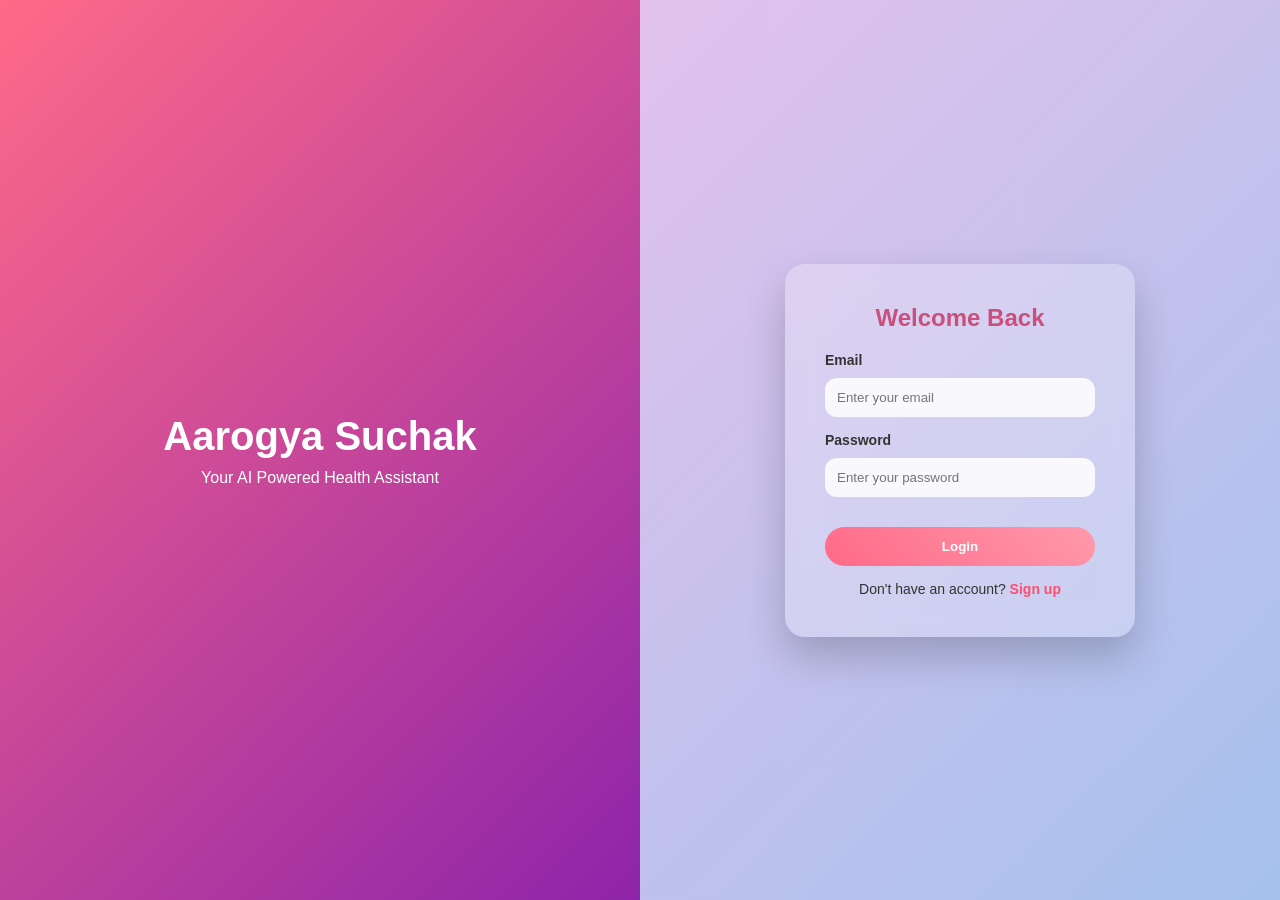
==== login.html @ 131de775 "Add files via upload" ====
<!DOCTYPE html>
<html lang="en">
<head>
<meta charset="UTF-8">
<meta name="viewport" content="width=device-width, initial-scale=1.0">
<title>Login - Aarogya Suchak</title>
<link rel="stylesheet" href="style.css">
</head>

<body>

<div class="login-container">

  <!-- LEFT SIDE -->
  <div class="login-left">
    <h1>Aarogya Suchak</h1>
    <p>Your AI Powered Health Assistant</p>
  </div>

  <!-- RIGHT SIDE -->
  <div class="login-right">

    <div class="login-card">

      <h2>Welcome Back</h2>

      <div class="form-group">
        <label>Email</label>
        <input type="email" id="loginEmail" placeholder="Enter your email">
      </div>

      <div class="form-group">
        <label>Password</label>
        <input type="password" id="loginPassword" placeholder="Enter your password">
      </div>

      <button class="login-btn" onclick="loginUser()">Login</button>

      <p class="signup-text">
        Don't have an account? <a href="signup.html">Sign up</a>
      </p>

    </div>

  </div>

</div>

<script src="script.js"></script>

</body>
</html>
---- style.css ----
/* RESET */
*{
  margin:0;
  padding:0;
  box-sizing:border-box;
  font-family: 'Poppins', sans-serif;
}
/* body {
    margin: 0;
    font-family: 'Poppins', sans-serif;

    background: url('https://images.unsplash.com/photo-1505751172876-fa1923c5c528') no-repeat center center/cover;
} */
html{
  scroll-behavior:smooth;
}

/* BODY */
body{
  background: linear-gradient(135deg, #fbc2eb, #a6c1ee);
  min-height:100vh;
  color:#333;
}

/* NAVBAR */
.navbar{
  display:flex;
  justify-content:space-between;
  align-items:center;
  padding:15px 40px;
  background: rgba(255,255,255,0.2);
  backdrop-filter: blur(12px);
  box-shadow:0 4px 20px rgba(0,0,0,0.1);
  position: sticky;
  top:0;
  z-index:1000;
}

.logo{
  font-size:22px;
  font-weight:700;
  display:flex;
  align-items:center;
  gap:10px;
}

.logo img{
  width:35px;
}

.nav-links{
  display:flex;
  gap:25px;
  list-style:none;
}

.nav-links a{
  text-decoration:none;
  font-weight:500;
  transition:0.3s;
}

.nav-links a:hover{
  color:#ff4d6d;
}

.nav-links .active{
  color:#ff4d6d;
  font-weight:bold;
}

/* HERO */
.hero{
  padding:80px 20px;
  display:flex;
  justify-content:center;
}

.hero-content{
  display:flex;
  align-items:center;
  justify-content:space-between;
  gap:60px;
  max-width:1200px;
  width:100%;

  background: rgba(255,255,255,0.25);
  backdrop-filter: blur(15px);
  border-radius:25px;
  padding:50px;
  box-shadow:0 20px 50px rgba(0,0,0,0.15);
}

.hero-text{
  flex:1;
}

.hero-text h1{
  font-size:44px;
  color:#C94F7C;
  line-height:1.2;
}

.hero-text p{
  margin:20px 0;
  font-size:16px;
  color:#555;
}

.hero-image{
  flex:1;
  text-align:center;
}

.hero-image img{
  width:320px;
  border-radius:20px;
  box-shadow:0 15px 40px rgba(0,0,0,0.2);
  animation:float 3s ease-in-out infinite;
}

@keyframes float{
  0%{transform:translateY(0);}
  50%{transform:translateY(-12px);}
  100%{transform:translateY(0);}
}

/* BUTTON */
.btn{
  padding:14px 35px;
  border:none;
  border-radius:40px;
  background:linear-gradient(45deg,#ff6a88,#ff99ac);
  color:white;
  font-weight:600;
  cursor:pointer;
  transition:0.3s;
  box-shadow:0 8px 20px rgba(255,105,135,0.4);
}

.btn:hover{
  transform:scale(1.05);
  box-shadow:0 12px 30px rgba(255,105,135,0.5);
}

/* STATS */
.stats{
  display:flex;
  justify-content:center;
  gap:40px;
  margin:60px 0;
}

.stat-box{
  background: rgba(255,255,255,0.25);
  backdrop-filter: blur(10px);
  padding:25px 35px;
  border-radius:20px;
  text-align:center;
  box-shadow:0 10px 25px rgba(0,0,0,0.1);
}

.stat-box h2{
  color:#ff4d6d;
  font-size:28px;
}

/* FEATURES */
.features{
  padding:80px 20px;
  text-align:center;
}

.features h2{
  color:#C94F7C;
  margin-bottom:40px;
}

.feature-container{
  display:flex;
  justify-content:center;
  gap:30px;
  flex-wrap:wrap;
}

.card{
  padding:25px;
  width:260px;
  border-radius:20px;
  color:white;
  box-shadow:0 10px 30px rgba(0,0,0,0.15);
  transition:0.3s;
}

.card:hover{
  transform:translateY(-10px);
}

.pink{ background:#C94F7C; }
.purple{ background:#8E24AA; }
.green{ background:#26A69A; }

/* STEPS */
.steps{
  padding:80px 20px;
  text-align:center;
}

.steps h2{
  color:#C94F7C;
  margin-bottom:50px;
}

.steps-container{
  display:flex;
  justify-content:center;
  gap:30px;
  flex-wrap:wrap;
}

.step{
  background:white;
  padding:25px;
  width:260px;
  border-radius:20px;
  box-shadow:0 10px 25px rgba(0,0,0,0.1);
  transition:0.3s;
}

.step:hover{
  transform:translateY(-8px);
}

/* WHY */
.why{
  padding:80px 20px;
  text-align:center;
}

.why h2{
  color:#C94F7C;
  margin-bottom:30px;
}

/* CTA */
.cta{
  text-align:center;
  padding:80px 20px;
}

.cta h2{
  margin-bottom:20px;
}

/* FOOTER */
.footer{
  text-align:center;
  padding:20px;
  background: rgba(0,0,0,0.1);
  margin-top:40px;
}

/* ================= ABOUT PAGE ONLY ================= */

.about-hero{
  text-align:center;
  padding:70px 20px;
}

.about-hero h1{
  font-size:38px;
  color:#C94F7C;
  margin-bottom:10px;
}

.about-hero p{
  max-width:700px;
  margin:auto;
  line-height:1.6;
}

.about-section{
  text-align:center;
  padding:60px 20px;
}

.about-section h2{
  font-size:28px;
  margin-bottom:20px;
  color:#C94F7C;
}

.about-section p{
  max-width:750px;
  margin:auto;
  line-height:1.7;
}

/* tech stack */
.tech-container{
  display:flex;
  justify-content:center;
  flex-wrap:wrap;
  gap:15px;
  margin-top:20px;
}

.tech-container span{
  background: rgba(255,255,255,0.3);
  padding:10px 18px;
  border-radius:20px;
  font-size:14px;
  backdrop-filter: blur(10px);
}

/* ================= RESPONSIVE ================= */

@media(max-width:900px){

  .hero-content{
    flex-direction:column;
    text-align:center;
  }

  .hero-image img{
    width:250px;
  }

  .stats{
    flex-direction:column;
    align-items:center;
  }

  .steps-container{
    flex-direction:column;
    align-items:center;
  }

}

/* ================= PREMIUM ABOUT PAGE ================= */

.about-hero{
  text-align:center;
  padding:90px 20px;
}

.about-hero h1{
  font-size:42px;
  font-weight:700;
  background: linear-gradient(90deg,#ff4d6d,#8E24AA);
  -webkit-background-clip: text;
  -webkit-text-fill-color: transparent;
  margin-bottom:15px;
}

.about-hero p{
  max-width:750px;
  margin:auto;
  font-size:17px;
  line-height:1.7;
  color:#555;
}

/* SECTION */
.about-section{
  padding:70px 20px;
  text-align:center;
}

.about-section h2{
  font-size:30px;
  color:#C94F7C;
  margin-bottom:20px;
  position:relative;
}

.about-section h2::after{
  content:'';
  width:60px;
  height:3px;
  background:#ff4d6d;
  display:block;
  margin:10px auto;
  border-radius:10px;
}

.about-section p{
  max-width:750px;
  margin:auto;
  font-size:16px;
  line-height:1.7;
  color:#444;
}

/* PREMIUM CARDS */
.feature-container{
  margin-top:40px;
  display:flex;
  justify-content:center;
  gap:30px;
  flex-wrap:wrap;
}

.card{
  width:270px;
  padding:30px;
  border-radius:20px;
  color:white;
  backdrop-filter: blur(15px);
  box-shadow:0 15px 40px rgba(0,0,0,0.2);
  transition: all 0.3s ease;
  position:relative;
  overflow:hidden;
}

.card::before{
  content:'';
  position:absolute;
  top:0;
  left:-100%;
  width:100%;
  height:100%;
  background: rgba(255,255,255,0.2);
  transition:0.4s;
}

.card:hover::before{
  left:100%;
}

.card:hover{
  transform: translateY(-12px) scale(1.03);
  box-shadow:0 25px 60px rgba(0,0,0,0.3);
}

/* COLORS */
.pink{ background: linear-gradient(135deg,#ff6a88,#ff99ac); }
.purple{ background: linear-gradient(135deg,#8E24AA,#BA68C8); }
.green{ background: linear-gradient(135deg,#26A69A,#66BB6A); }

/* TECH STACK */
.tech-container{
  margin-top:25px;
  display:flex;
  justify-content:center;
  flex-wrap:wrap;
  gap:15px;
}

.tech-container span{
  padding:10px 18px;
  border-radius:20px;
  background: rgba(255,255,255,0.3);
  backdrop-filter: blur(10px);
  font-size:14px;
  transition:0.3s;
}

.tech-container span:hover{
  background:#ff4d6d;
  color:white;
  transform:scale(1.1);
}

/* GOAL */
.about-section:last-child{
  padding-bottom:100px;
}

.about-section:last-child p{
  font-size:17px;
  font-weight:500;
}

/* RESPONSIVE */
@media(max-width:768px){

  .about-hero h1{
    font-size:32px;
  }

  .card{
    width:90%;
  }

}
/* ===== PREMIUM HERO BOX ===== */

.premium-hero{
  display:flex;
  justify-content:center;
  padding:100px 20px;
}

.hero-box{
  max-width:900px;
  text-align:center;
  padding:60px;

  background: rgba(255,255,255,0.25);
  backdrop-filter: blur(18px);
  border-radius:30px;

  box-shadow:0 25px 60px rgba(0,0,0,0.2);
  animation: fadeUp 1s ease;
}

.hero-box h1{
  font-size:42px;
  font-weight:700;

  background: linear-gradient(90deg,#ff4d6d,#8E24AA);
  -webkit-background-clip:text;
  -webkit-text-fill-color:transparent;

  margin-bottom:20px;
}

.hero-box p{
  font-size:17px;
  color:#555;
  line-height:1.7;
}


/* ===== ABOUT CONTENT BOX ===== */

.premium-section{
  display:flex;
  justify-content:center;
  padding:80px 20px;
}

.about-box{
  max-width:900px;
  text-align:center;
  padding:50px;

  background: rgba(255,255,255,0.2);
  backdrop-filter: blur(15px);
  border-radius:25px;

  box-shadow:0 20px 50px rgba(0,0,0,0.15);
  transition:0.3s;
}

.about-box:hover{
  transform:translateY(-8px);
}

.about-box h2{
  font-size:30px;
  color:#C94F7C;
  margin-bottom:15px;
  position:relative;
}

.about-box h2::after{
  content:'';
  width:60px;
  height:3px;
  background:#ff4d6d;
  display:block;
  margin:10px auto;
  border-radius:10px;
}

.about-box p{
  font-size:16px;
  color:#444;
  line-height:1.7;
}


/* ===== ANIMATION ===== */

@keyframes fadeUp{
  from{
    opacity:0;
    transform:translateY(30px);
  }
  to{
    opacity:1;
    transform:translateY(0);
  }
}

/* ===== LOGIN PAGE ===== */

.login-wrapper{
  height:100vh;
  display:flex;
  justify-content:center;
  align-items:center;
  padding:20px;
}

/* CARD */
.login-card{
  width:380px;
  padding:40px;
  border-radius:25px;

  background: rgba(255,255,255,0.25);
  backdrop-filter: blur(20px);

  box-shadow:0 20px 50px rgba(0,0,0,0.2);

  text-align:center;
  animation:fadeUp 0.8s ease;
}

/* HEADER */
.login-header img{
  width:70px;
  margin-bottom:10px;
}

.login-header h2{
  color:#C94F7C;
  margin-bottom:5px;
}

.login-header p{
  font-size:14px;
  color:#666;
  margin-bottom:20px;
}

/* INPUTS */
.form-group{
  text-align:left;
  margin-bottom:15px;
}

.form-group label{
  font-size:14px;
}

.form-group input{
  width:100%;
  padding:10px;
  margin-top:5px;
  border:none;
  border-radius:10px;
  outline:none;
}

/* BUTTON */
.login-btn{
  width:100%;
  margin-top:15px;
  padding:12px;
  border:none;
  border-radius:30px;
  background:linear-gradient(45deg,#ff6a88,#ff99ac);
  color:white;
  font-weight:600;
  cursor:pointer;
  transition:0.3s;
}

.login-btn:hover{
  transform:scale(1.05);
}

/* SIGNUP */
.signup-text{
  margin-top:15px;
  font-size:14px;
}

.signup-text a{
  color:#ff4d6d;
  font-weight:600;
  text-decoration:none;
}

/* ===== LOGIN PAGE PREMIUM ===== */

.login-container{
  display:flex;
  height:100vh;
}

/* LEFT SIDE */
.login-left{
  flex:1;
  display:flex;
  flex-direction:column;
  justify-content:center;
  align-items:center;
  color:white;
  background: linear-gradient(135deg,#ff6a88,#8E24AA);
}

.login-left h1{
  font-size:40px;
}

.login-left p{
  margin-top:10px;
}

/* RIGHT SIDE */
.login-right{
  flex:1;
  display:flex;
  justify-content:center;
  align-items:center;
}

/* CARD */
.login-card{
  width:350px;
  padding:40px;
  border-radius:20px;

  background: rgba(255,255,255,0.25);
  backdrop-filter: blur(15px);

  box-shadow:0 20px 40px rgba(0,0,0,0.2);
}

.login-card h2{
  text-align:center;
  margin-bottom:20px;
  color:#C94F7C;
}

/* INPUT */
.form-group{
  margin-bottom:15px;
}

.form-group input{
  width:100%;
  padding:10px;
  border:none;
  border-radius:10px;
  margin-top:5px;
}

/* BUTTON */
.login-btn{
  width:100%;
  padding:12px;
  border:none;
  border-radius:30px;
  background:linear-gradient(45deg,#ff6a88,#ff99ac);
  color:white;
  font-weight:bold;
  cursor:pointer;
  transition:0.3s;
}

.login-btn:hover{
  transform:scale(1.05);
}

/* TEXT */
.signup-text{
  margin-top:15px;
  text-align:center;
}

.signup-text a{
  color:#ff4d6d;
  font-weight:bold;
}

/* RESPONSIVE */
@media(max-width:768px){
  .login-container{
    flex-direction:column;
  }
}


/* ===== SIGNUP PAGE ===== */

.signup-container{
  display:flex;
  height:100vh;
}

/* LEFT */
.signup-left{
  flex:1;
  display:flex;
  flex-direction:column;
  justify-content:center;
  align-items:center;
  color:white;
  background: linear-gradient(135deg,#8E24AA,#ff6a88);
}

.signup-left h1{
  font-size:38px;
}

.signup-left p{
  margin-top:10px;
}

/* RIGHT */
.signup-right{
  flex:1;
  display:flex;
  justify-content:center;
  align-items:center;
}

/* CARD */
.signup-card{
  width:350px;
  padding:40px;
  border-radius:20px;

  background: rgba(255,255,255,0.25);
  backdrop-filter: blur(15px);

  box-shadow:0 20px 40px rgba(0,0,0,0.2);
}

.signup-card h2{
  text-align:center;
  margin-bottom:20px;
  color:#C94F7C;
}

/* BUTTON */
.signup-btn{
  width:100%;
  padding:12px;
  border:none;
  border-radius:30px;
  background:linear-gradient(45deg,#ff6a88,#ff99ac);
  color:white;
  font-weight:bold;
  cursor:pointer;
  transition:0.3s;
}

.signup-btn:hover{
  transform:scale(1.05);
}

/* TEXT */
.login-text{
  margin-top:15px;
  text-align:center;
}

.login-text a{
  color:#ff4d6d;
  font-weight:bold;
}

/* RESPONSIVE */
@media(max-width:768px){
  .signup-container{
    flex-direction:column;
  }
}

/* ===== ASSESSMENT PAGE ===== */

.assessment-page{
  display:flex;
  height:100vh;
}

.assessment-left{
  flex:1;
  background: linear-gradient(135deg,#ff6a88,#8E24AA);
  color:white;
  display:flex;
  flex-direction:column;
  justify-content:center;
  align-items:center;
}

.assessment-left h1{
  font-size:40px;
}

.assessment-right{
  flex:1;
  display:flex;
  justify-content:center;
  align-items:center;
}

.assessment-card{
  width:380px;
  padding:30px;
  border-radius:20px;
  background: rgba(255,255,255,0.25);
  backdrop-filter: blur(15px);
  box-shadow:0 20px 40px rgba(0,0,0,0.2);
}

.assessment-card h2{
  text-align:center;
  margin-bottom:20px;
  color:#C94F7C;
}

.input{
  width:100%;
  padding:10px;
  margin-bottom:15px;
  border-radius:10px;
  border:none;
}

#form-area input{
  width:100%;
  padding:10px;
  margin-bottom:10px;
  border-radius:10px;
  border:none;
}

.result-box{
  margin-top:20px;
  text-align:center;
}

.result-box h3{
  color:#ff4d6d;
}

/* ===== NEW AI ASSESSMENT ===== */

.assessment-page{
  display:flex;
  height:100vh;
}

.assessment-left{
  flex:1;
  background: linear-gradient(135deg,#ff6a88,#8E24AA);
  color:white;
  display:flex;
  flex-direction:column;
  justify-content:center;
  align-items:center;
}

.assessment-left h1{
  font-size:40px;
}

.assessment-right{
  flex:1;
  display:flex;
  justify-content:center;
  align-items:center;
}

.assessment-card{
  width:400px;
  padding:30px;
  border-radius:20px;
  background: rgba(255,255,255,0.25);
  backdrop-filter: blur(15px);
  box-shadow:0 20px 40px rgba(0,0,0,0.2);
}

.assessment-card h2{
  text-align:center;
  margin-bottom:20px;
  color:#C94F7C;
}

.assessment-card input{
  width:100%;
  padding:10px;
  margin-bottom:10px;
  border:none;
  border-radius:10px;
}

.result-box{
  margin-top:20px;
  text-align:center;
}

/* RESULT CARD */
.result-card {
    margin-top: 20px;
    padding: 25px;
    border-radius: 20px;
    background: rgba(255,255,255,0.12);
    backdrop-filter: blur(15px);
    box-shadow: 0 20px 40px rgba(0,0,0,0.25);
    animation: fadeIn 0.5s ease;
}

/* HERO SECTION */
.hero-risk {
    text-align: center;
    margin-bottom: 20px;
}

.hero-risk h2 {
    font-size: 14px;
    color: #999;
    letter-spacing: 1px;
}

.hero-risk h1 {
    font-size: 28px;
    color: #ff4d6d;
    margin-top: 5px;
}

/* LIST */
.risk-list {
    display: flex;
    flex-direction: column;
    gap: 10px;
}

/* ITEM */
.risk-item {
    display: flex;
    justify-content: space-between;
    align-items: center;
    padding: 12px 15px;
    border-radius: 12px;
    background: rgba(255,255,255,0.08);
    transition: 0.3s;
}

.risk-item:hover {
    transform: scale(1.02);
    background: rgba(255,255,255,0.15);
}

/* BADGES */
.badge {
    padding: 5px 12px;
    border-radius: 20px;
    font-size: 13px;
    font-weight: 600;
}

/* COLORS */
.badge.low {
    background: rgba(40,167,69,0.2);
    color: #28a745;
}

.badge.medium {
    background: rgba(255,193,7,0.2);
    color: #ffc107;
}

.badge.high {
    background: rgba(220,53,69,0.2);
    color: #dc3545;
}

/* ANIMATION */
@keyframes fadeIn {
    from {opacity: 0; transform: translateY(10px);}
    to {opacity: 1; transform: translateY(0);}
}
.btn {
    transition: 0.3s;
}

.btn:hover {
    transform: scale(1.05);
    box-shadow: 0 5px 20px rgba(255, 77, 109, 0.5);
}

canvas {
    background: rgba(255,255,255,0.1);
    padding: 10px;
    border-radius: 10px;
}

/* WRAPPER */
.assessment-wrapper{
  display:flex;
  justify-content:center;
  align-items:center;
  min-height:100vh;
  padding:20px;
}

/* CARD */
.assessment-card{
  background: rgba(255,255,255,0.25);
  backdrop-filter: blur(15px);
  padding:40px;
  border-radius:25px;
  width:100%;
  max-width:600px;
  box-shadow:0 20px 50px rgba(0,0,0,0.2);
  text-align:center;
}

/* TITLE */
.assessment-card h2{
  color:#C94F7C;
  margin-bottom:10px;
}

.subtitle{
  color:#555;
  margin-bottom:30px;
}

/* GRID */
.form-grid{
  display:grid;
  grid-template-columns:1fr 1fr;
  gap:20px;
}

/* FULL WIDTH */
.full-width{
  grid-column:span 2;
}

/* INPUT */
.form-group{
  text-align:left;
}

.form-group label{
  font-weight:600;
  margin-bottom:5px;
  display:block;
}

.form-group input{
  width:100%;
  padding:12px;
  border-radius:10px;
  border:1px solid #ccc;
  outline:none;
}

/* RESULT CARD */
/* ===== RESULT UI PREMIUM ===== */

.result-card{
  margin-top:25px;
  padding:25px;
  border-radius:20px;
  background:white;
  box-shadow:0 15px 40px rgba(0,0,0,0.2);
  text-align:center;
  animation:fadeIn 0.5s ease;
}

.result-header h3{
  font-size:14px;
  color:#888;
}

.result-header h1{
  font-size:28px;
  margin:10px 0;
  color:#333;
}

/* BADGE */
.risk-badge{
  display:inline-block;
  padding:8px 18px;
  border-radius:20px;
  font-size:14px;
  font-weight:600;
  margin:10px 0;
}

/* COLORS */
.lowrisk{
  background:#e6f7ee;
  color:#28a745;
}

.mediumrisk{
  background:#fff4e5;
  color:#ff9800;
}

.highrisk{
  background:#fdecea;
  color:#dc3545;
}

/* RISK BAR */
.risk-bar{
  width:100%;
  height:10px;
  background:#eee;
  border-radius:10px;
  margin-top:10px;
  overflow:hidden;
}

.risk-fill{
  height:100%;
  border-radius:10px;
}

/* WIDTH BASED ON RISK */
.risk-fill.lowrisk{
  width:30%;
  background:#28a745;
}

.risk-fill.mediumrisk{
  width:65%;
  background:#ff9800;
}

.risk-fill.highrisk{
  width:95%;
  background:#dc3545;
}

/* SUGGESTION */
.suggestion-box{
  margin-top:15px;
  padding:15px;
  border-radius:12px;
  background:rgba(255,255,255,0.8);
  text-align:center;
  font-size:14px;
}/* RESPONSIVE */
@media(max-width:600px){
  .form-grid{
    grid-template-columns:1fr;
  }

  .full-width{
    grid-column:span 1;
  }
}

/* ========================= */
/* ONLY ASSESSMENT PAGE CSS  */
/* ========================= */

/* ========================= */
/* PREMIUM CLEAN ASSESSMENT  */
/* ========================= */

/* ========================= */
/* PREMIUM MATCH ASSESSMENT  */
/* ========================= */

/* ========================= */
/* PREMIUM CENTERED DESIGN   */
/* ========================= */

.assessment-page{
  min-height:100vh;
  background: linear-gradient(135deg, #fbc2eb, #a6c1ee);
  display:flex;
  justify-content:center;
  align-items:center;
}

/* CENTER WRAPPER */
.assessment-center{
  width:100%;
  display:flex;
  justify-content:center;
  align-items:center;
}

/* CARD */
.assessment-card{
  background: rgba(255,255,255,0.25);
  backdrop-filter: blur(18px);
  padding:45px;
  border-radius:25px;
  width:90%;
  max-width:500px;
  box-shadow:0 25px 60px rgba(0,0,0,0.2);
  border:1px solid rgba(255,255,255,0.3);
}

/* TITLE */
.assessment-card h2{
  text-align:center;
  font-size:26px;
  color:#C94F7C;
}

.subtitle{
  text-align:center;
  font-size:14px;
  color:#555;
  margin-bottom:25px;
}

/* GRID */
.form-grid{
  display:grid;
  grid-template-columns:1fr 1fr;
  gap:18px;
}

.full-width{
  grid-column:span 2;
}

/* INPUT */
.form-group input{
  width:100%;
  padding:12px;
  border-radius:12px;
  border:none;
  background: rgba(255,255,255,0.85);
}

.form-group input:focus{
  outline:none;
  background:white;
  box-shadow:0 0 10px rgba(255,105,135,0.4);
}

/* BUTTON */
.btn{
  width:100%;
  margin-top:20px;
  padding:14px;
  border:none;
  border-radius:40px;
  background:linear-gradient(45deg,#ff6a88,#ff99ac);
  color:white;
  font-weight:600;
  cursor:pointer;
  transition:0.3s;
}

.btn:hover{
  transform:scale(1.05);
}

/* RESULT */
.result-card{
  margin-top:25px;
  padding:20px;
  border-radius:15px;
  background:white;
  box-shadow:0 10px 25px rgba(0,0,0,0.15);
  text-align:center;
}

/* ===== CHATBOT ===== */

.chatbot-btn{
  position:fixed;
  bottom:20px;
  right:20px;
  background:#ff6a88;
  color:white;
  font-size:20px;
  padding:15px;
  border-radius:50%;
  cursor:pointer;
  box-shadow:0 10px 25px rgba(0,0,0,0.3);
}

/* BOX */
.chatbot-box{
  position:fixed;
  bottom:80px;
  right:20px;
  width:300px;
  height:400px;
  background:white;
  border-radius:15px;
  box-shadow:0 15px 40px rgba(0,0,0,0.3);
  display:none;
  flex-direction:column;
  overflow:hidden;
}

/* HEADER */
.chatbot-header{
  background:#ff6a88;
  color:white;
  padding:12px;
  display:flex;
  justify-content:space-between;
  font-weight:bold;
}

/* BODY */
.chatbot-body{
  flex:1;
  padding:10px;
  overflow-y:auto;
  font-size:14px;
}

/* MESSAGES */
.bot-msg{
  background:#f1f1f1;
  padding:8px;
  border-radius:10px;
  margin-bottom:8px;
}

.user-msg{
  background:#ff6a88;
  color:white;
  padding:8px;
  border-radius:10px;
  margin-bottom:8px;
  text-align:right;
}

/* INPUT */
.chatbot-input{
  display:flex;
  border-top:1px solid #ddd;
}

.chatbot-input input{
  flex:1;
  padding:10px;
  border:none;
  outline:none;
}

.chatbot-input button{
  padding:10px;
  border:none;
  background:#ff6a88;
  color:white;
  cursor:pointer;
}

/* DASHBOARD */

/* 🌈 Background Upgrade */


/* Wrapper */
/* 🌈 BACKGROUND IMPROVE */

/* body {
    margin: 0;
    font-family: 'Poppins', sans-serif;

    background: url('https://images.unsplash.com/photo-1505751172876-fa1923c5c528') no-repeat center center/cover;
} */
/* 
body::before {
    content: "";
    position: fixed;
    width: 100%;
    height: 100%;
    background: rgba(255,255,255,0.7);
    z-index: -1;
} */

/* 📦 WRAPPER CENTERING */
/* .dashboard-wrapper {
    text-align: center;
    padding-top: 80px;
    max-width: 1100px;
    margin
}


/* 🧠 HEADER */
.dashboard-header h2 {
    font-size: 36px;
    font-weight: 600;
    color: #2c2c2c;
    margin-bottom: 5px;
}

.dashboard-header p {
    color: #555;
    margin-bottom: 35px;
}

/* 🚀 BUTTONS */
.dashboard-actions {
    margin-bottom: 50px;
}

.dash-btn {
  
    text-decoration: none ;

    background: linear-gradient(135deg, #ff6a88, #ff99ac);
    border: none;
    padding: 14px 30px;
    margin: 10px;
    border-radius: 30px;
    color: white;
    font-weight: 600;
    cursor: pointer;
    box-shadow: 0 6px 20px rgba(0,0,0,0.2);
    transition: all 0.3s ease;
}

.dash-btn:hover {
    transform: translateY(-2px) scale(1.04);
}

/* 📊 CARD CONTAINER */
.dashboard-card {
    width: 380px;  /* 👈 bigger */
    margin: 25px auto;
    padding: 25px;
    border-radius: 22px;

    background: rgba(255, 255, 255, 0.25);
    backdrop-filter: blur(12px);

    box-shadow: 0 10px 30px rgba(0,0,0,0.25);
    text-align: left;

    transition: 0.3s ease;
}

/* ✨ HOVER EFFECT */
.dashboard-card:hover {
    transform: translateY(-5px);
}

/* 🧾 TITLE */
.dashboard-card h3 {
    margin-bottom: 12px;
    font-size: 18px;
}

/* 📌 RESULT TEXT */
#last-result {
    font-size: 18px;
    font-weight: 600;
    color: #ff4d6d;
}

/* 💡 LIST */
.dashboard-card ul {
    padding-left: 20px;
    line-height: 1.7;
}

/* 🌟 EXTRA SPACING FIX */
.dashboard-card:last-child {
    margin-bottom: 60px;
    grid-column: span 2;
} 
/* ================= DASHBOARD FINAL PREMIUM FIX ================= */

/* WRAPPER FULL WIDTH GRID */
.dashboard-wrapper {
    max-width: 1100px;
    margin: auto;
    padding: 60px 20px;

    display: grid;
    grid-template-columns: repeat(2, 1fr);
    gap: 30px;
}

/* HEADER FULL WIDTH */
.dashboard-header {
    grid-column: span 2;
    text-align: center;
}

/* BUTTONS FULL WIDTH */
.dashboard-actions {
    grid-column: span 2;
    text-align: center;
    margin-bottom: 20px;
}

/* BIGGER CARDS */
.dashboard-card {
    width: 100%;   /* REMOVE FIXED WIDTH */
    padding: 30px;
    border-radius: 25px;

    background: rgba(255,255,255,0.3);
    backdrop-filter: blur(15px);

    box-shadow: 0 20px 40px rgba(0,0,0,0.25);
}

/* HOVER PREMIUM */
.dashboard-card:hover {
    transform: translateY(-8px) scale(1.02);
}

/* RESULT TEXT BIG */
#last-result {
    font-size: 20px;
    font-weight: 700;
}

/* RESPONSIVE */
@media(max-width: 768px) {
    .dashboard-wrapper {
        grid-template-columns: 1fr;
    }

    .dashboard-header,
    .dashboard-actions {
        grid-column: span 1;
    }
}

/* EXTRA RESULT INFO */
.result-extra {
    margin-top: 15px;
    font-size: 14px;
}

/* RISK BAR */
.risk-bar {
    width: 100%;
    height: 8px;
    background: #eee;
    border-radius: 10px;
    margin-top: 8px;
}

.risk-fill {
    height: 100%;
    border-radius: 10px;
}

/* 🔥 PREMIUM RESULT CARD */
.result-card-premium {
    display: flex;
    flex-direction: column;
    justify-content: flex-start;
    gap: 15px;
}

/* RESULT TEXT CENTER */
#last-result {
    font-size: 22px;
    font-weight: 700;
    text-align: center;
    color: #ff4d6d;
}

/* EXTRA INFO CENTER */
.result-extra {
    text-align: center;
}

/* RISK BAR IMPROVED */
.risk-bar {
    width: 100%;
    height: 10px;
    background: rgba(0,0,0,0.1);
    border-radius: 20px;
    margin-top: 10px;
    overflow: hidden;
}

.risk-fill {
    height: 100%;
    border-radius: 20px;
    transition: 0.4s ease;
}
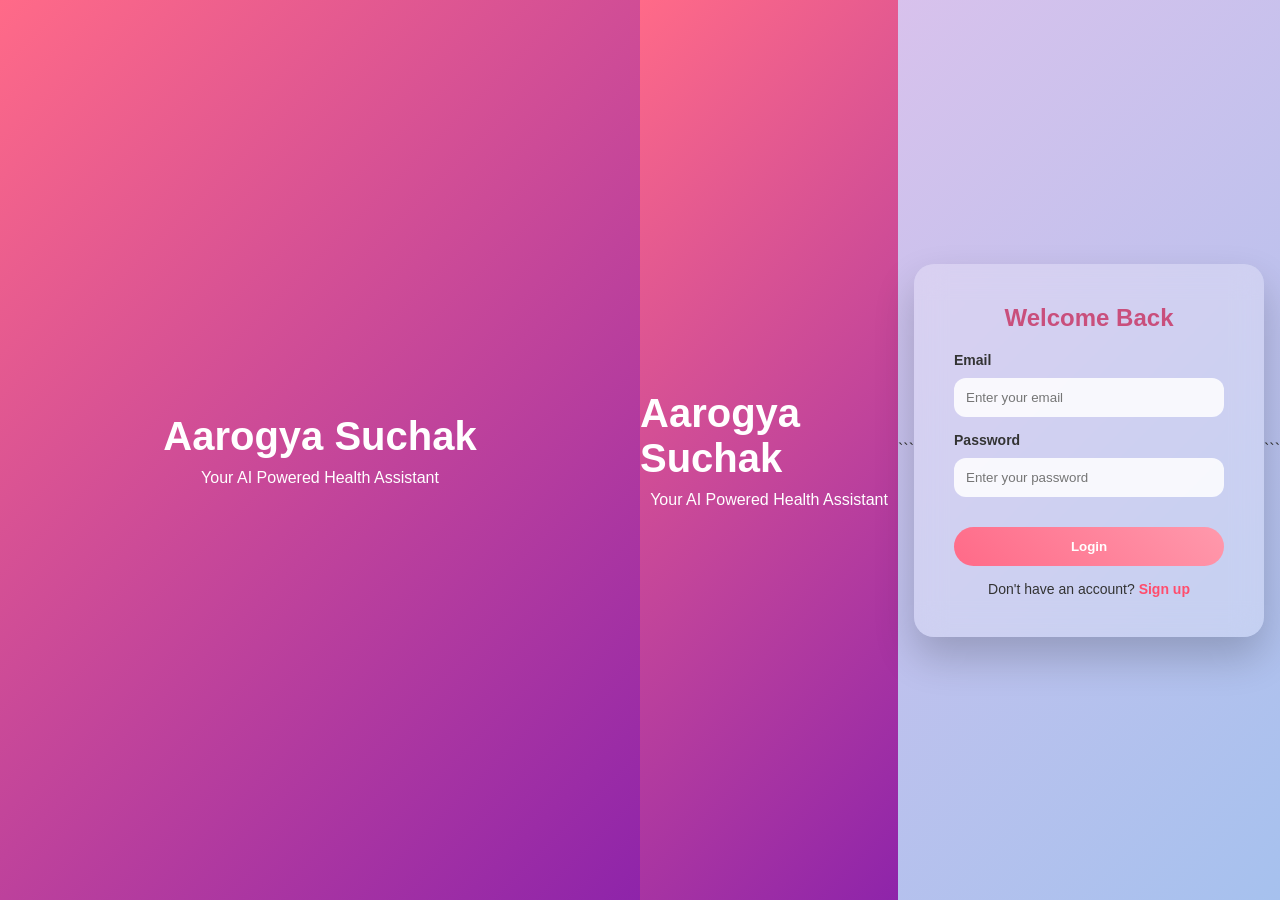
==== commit 51d21105: "Update login.html" ====
--- a/login.html
+++ b/login.html
@@ -20,27 +20,60 @@
   <!-- RIGHT SIDE -->
   <div class="login-right">
 
-    <div class="login-card">
+    <!DOCTYPE html>
 
-      <h2>Welcome Back</h2>
+<html lang="en">
+<head>
+<meta charset="UTF-8">
+<meta name="viewport" content="width=device-width, initial-scale=1.0">
+<title>Login - Aarogya Suchak</title>
+<link rel="stylesheet" href="style.css">
+</head>
 
-      <div class="form-group">
-        <label>Email</label>
-        <input type="email" id="loginEmail" placeholder="Enter your email">
-      </div>
+<body>
 
-      <div class="form-group">
-        <label>Password</label>
-        <input type="password" id="loginPassword" placeholder="Enter your password">
-      </div>
+<div class="login-container">
 
-      <button class="login-btn" onclick="loginUser()">Login</button>
+  <!-- LEFT SIDE -->
 
-      <p class="signup-text">
-        Don't have an account? <a href="signup.html">Sign up</a>
-      </p>
+  <div class="login-left">
+    <h1>Aarogya Suchak</h1>
+    <p>Your AI Powered Health Assistant</p>
+  </div>
 
+  <!-- RIGHT SIDE -->
+
+  <div class="login-right">
+
+```
+<div class="login-card">
+
+  <h2>Welcome Back</h2>
+
+  <!-- ✅ FORM ADDED -->
+  <form onsubmit="loginUser(event)">
+
+    <div class="form-group">
+      <label>Email</label>
+      <input type="email" id="loginEmail" placeholder="Enter your email" required>
     </div>
+
+    <div class="form-group">
+      <label>Password</label>
+      <input type="password" id="loginPassword" placeholder="Enter your password" required>
+    </div>
+
+    <!-- ❌ onclick removed -->
+    <button class="login-btn" type="submit">Login</button>
+
+  </form>
+
+  <p class="signup-text">
+    Don't have an account? <a href="signup.html">Sign up</a>
+  </p>
+
+</div>
+```
 
   </div>
 
@@ -49,4 +82,13 @@
 <script src="script.js"></script>
 
 </body>
-</html>+</html>
+
+  </div>
+
+</div>
+
+<script src="script.js"></script>
+
+</body>
+</html>
--- a/style.css
+++ b/style.css
@@ -1678,4 +1678,49 @@
     height: 100%;
     border-radius: 20px;
     transition: 0.4s ease;
-}+}
+
+.check-btn {
+  background: linear-gradient(135deg, #6a11cb, #2575fc);
+  color: white;
+  padding: 12px 25px;
+  border: none;
+  border-radius: 25px;
+  font-size: 16px;
+  cursor: pointer;
+  transition: 0.3s;
+}
+
+.check-btn:hover {
+  transform: scale(1.05);
+  box-shadow: 0 5px 15px rgba(0,0,0,0.2);
+}
+
+.popup {
+  display: none;
+  position: fixed;
+  top: 0;
+  left: 0;
+  width: 100%;
+  height: 100%;
+  background: rgba(0,0,0,0.5);
+  justify-content: center;
+  align-items: center;
+}
+
+.popup-content {
+  background: white;
+  padding: 20px;
+  border-radius: 10px;
+  text-align: center;
+}
+
+.popup-content button {
+  margin-top: 10px;
+  padding: 8px 20px;
+  border: none;
+  background: #2575fc;
+  color: white;
+  border-radius: 20px;
+  cursor: pointer;
+}
--- a/style.css
+++ b/style.css
@@ -1678,4 +1678,49 @@
     height: 100%;
     border-radius: 20px;
     transition: 0.4s ease;
-}+}
+
+.check-btn {
+  background: linear-gradient(135deg, #6a11cb, #2575fc);
+  color: white;
+  padding: 12px 25px;
+  border: none;
+  border-radius: 25px;
+  font-size: 16px;
+  cursor: pointer;
+  transition: 0.3s;
+}
+
+.check-btn:hover {
+  transform: scale(1.05);
+  box-shadow: 0 5px 15px rgba(0,0,0,0.2);
+}
+
+.popup {
+  display: none;
+  position: fixed;
+  top: 0;
+  left: 0;
+  width: 100%;
+  height: 100%;
+  background: rgba(0,0,0,0.5);
+  justify-content: center;
+  align-items: center;
+}
+
+.popup-content {
+  background: white;
+  padding: 20px;
+  border-radius: 10px;
+  text-align: center;
+}
+
+.popup-content button {
+  margin-top: 10px;
+  padding: 8px 20px;
+  border: none;
+  background: #2575fc;
+  color: white;
+  border-radius: 20px;
+  cursor: pointer;
+}
